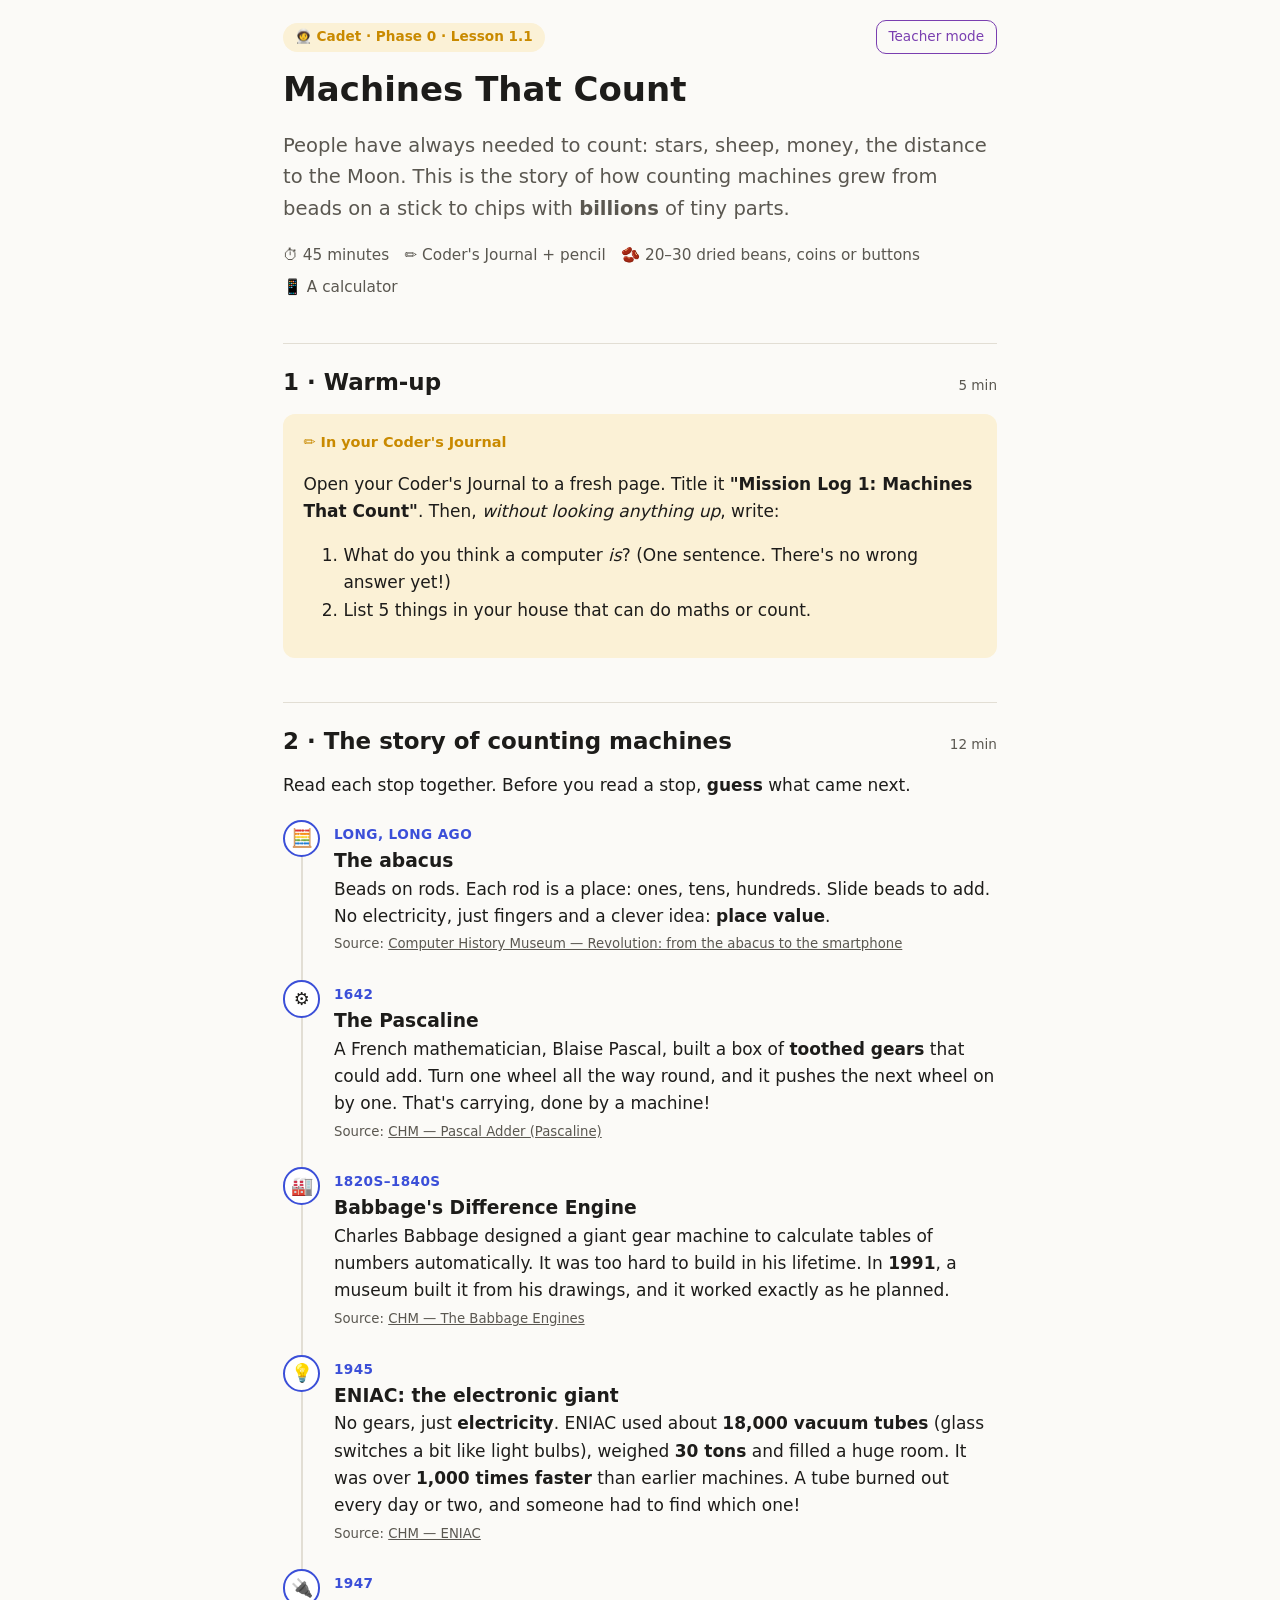
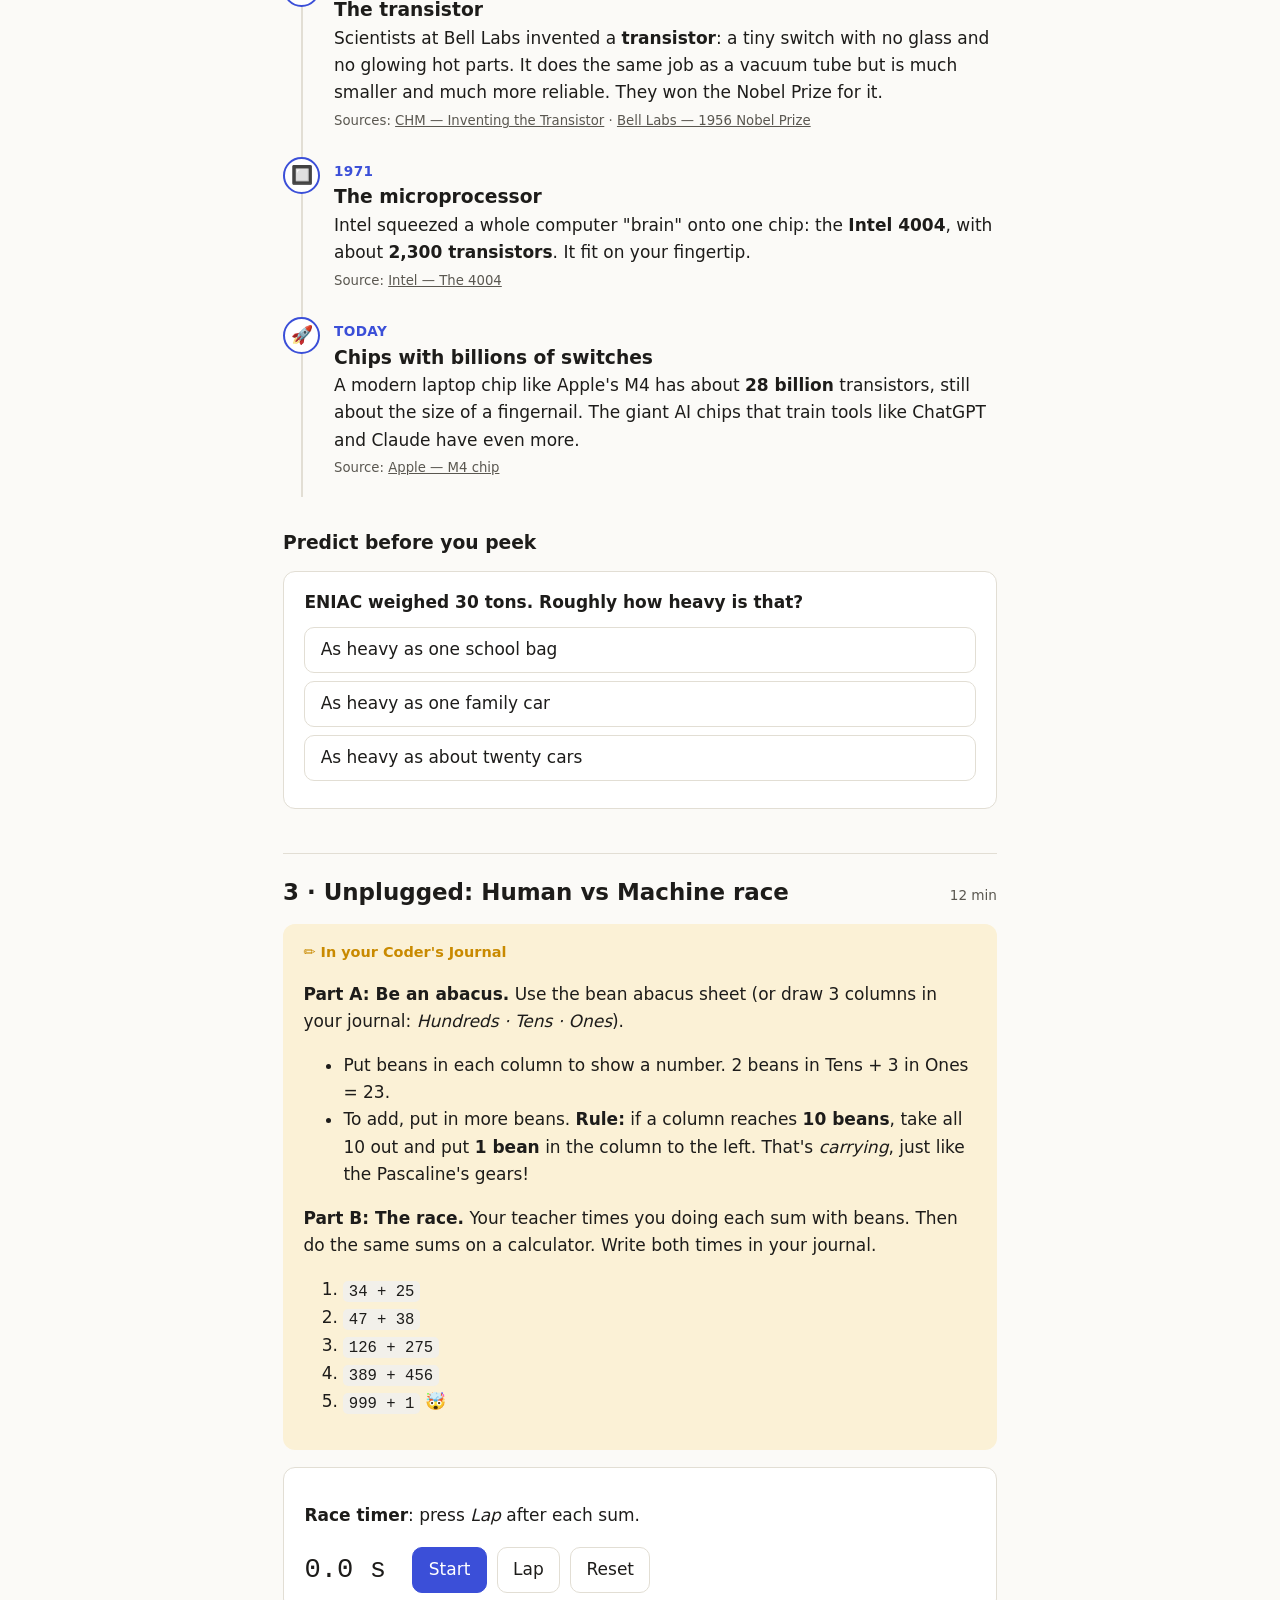
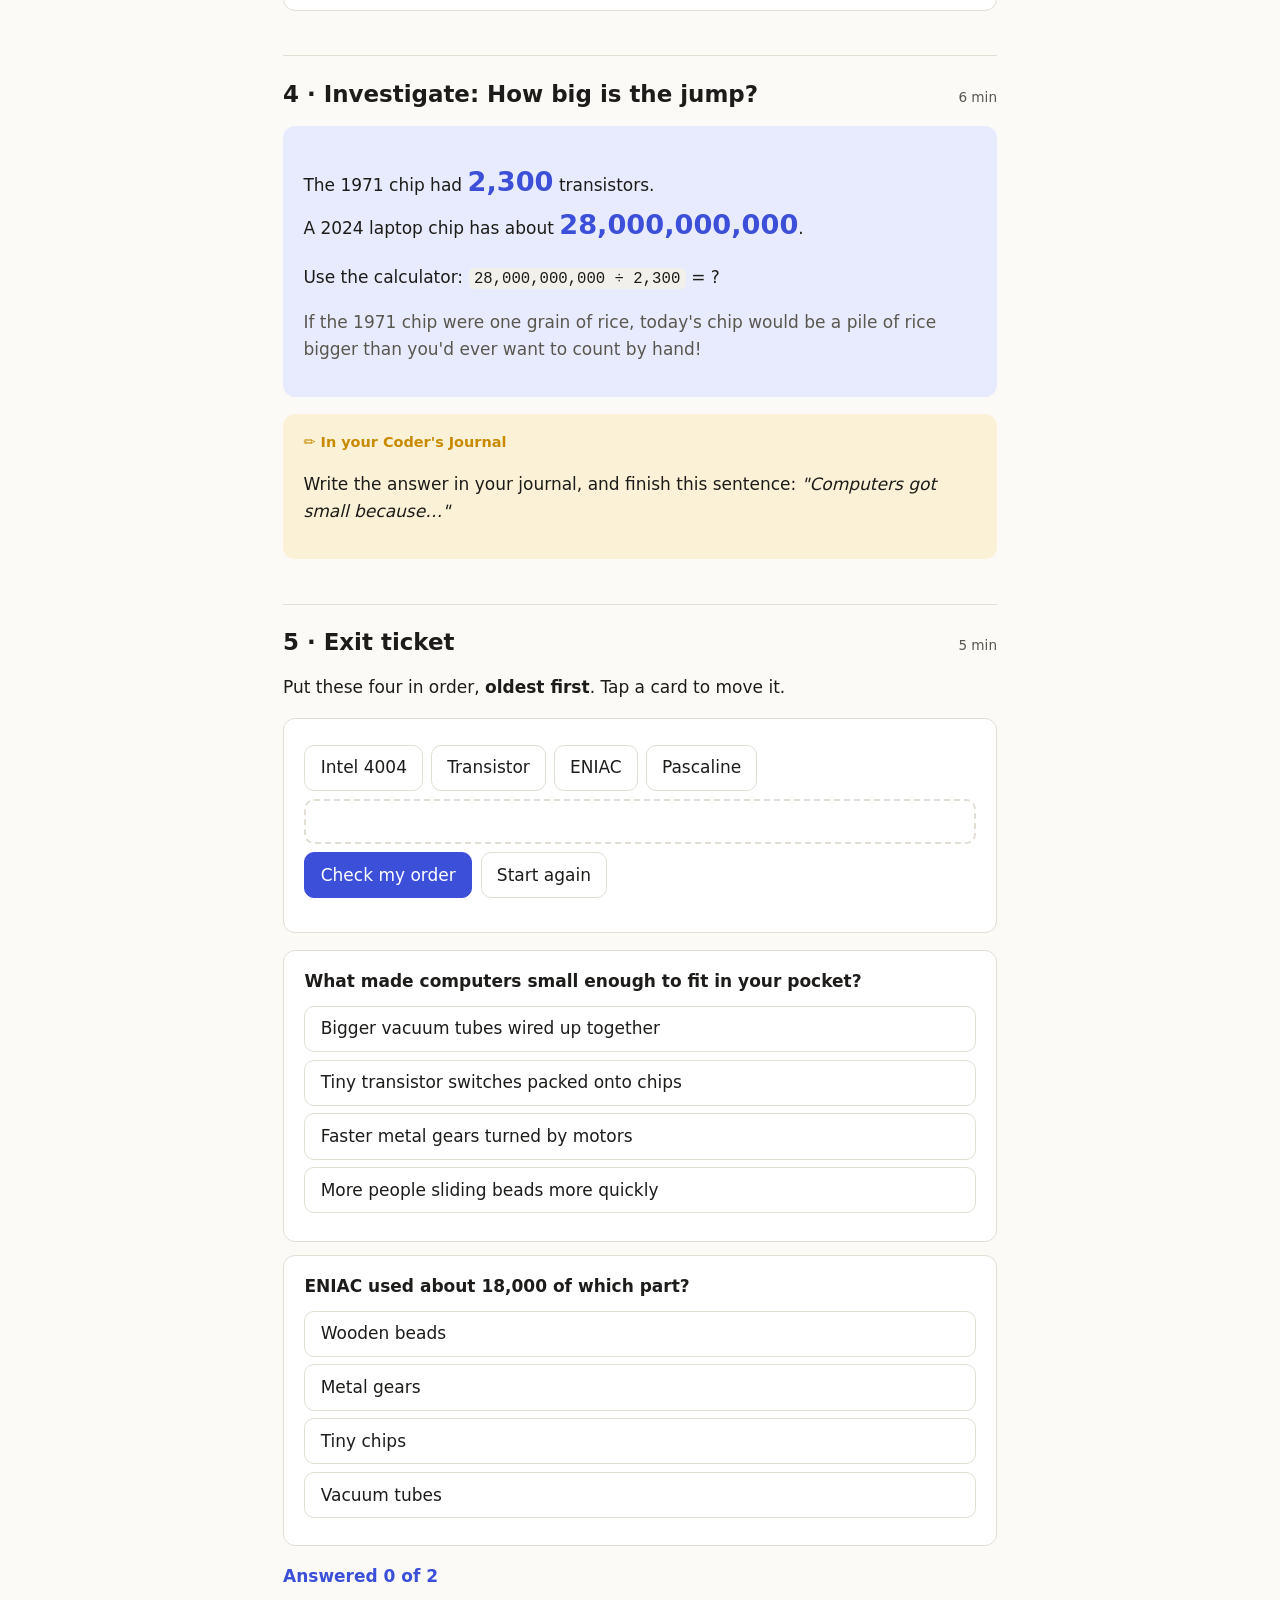
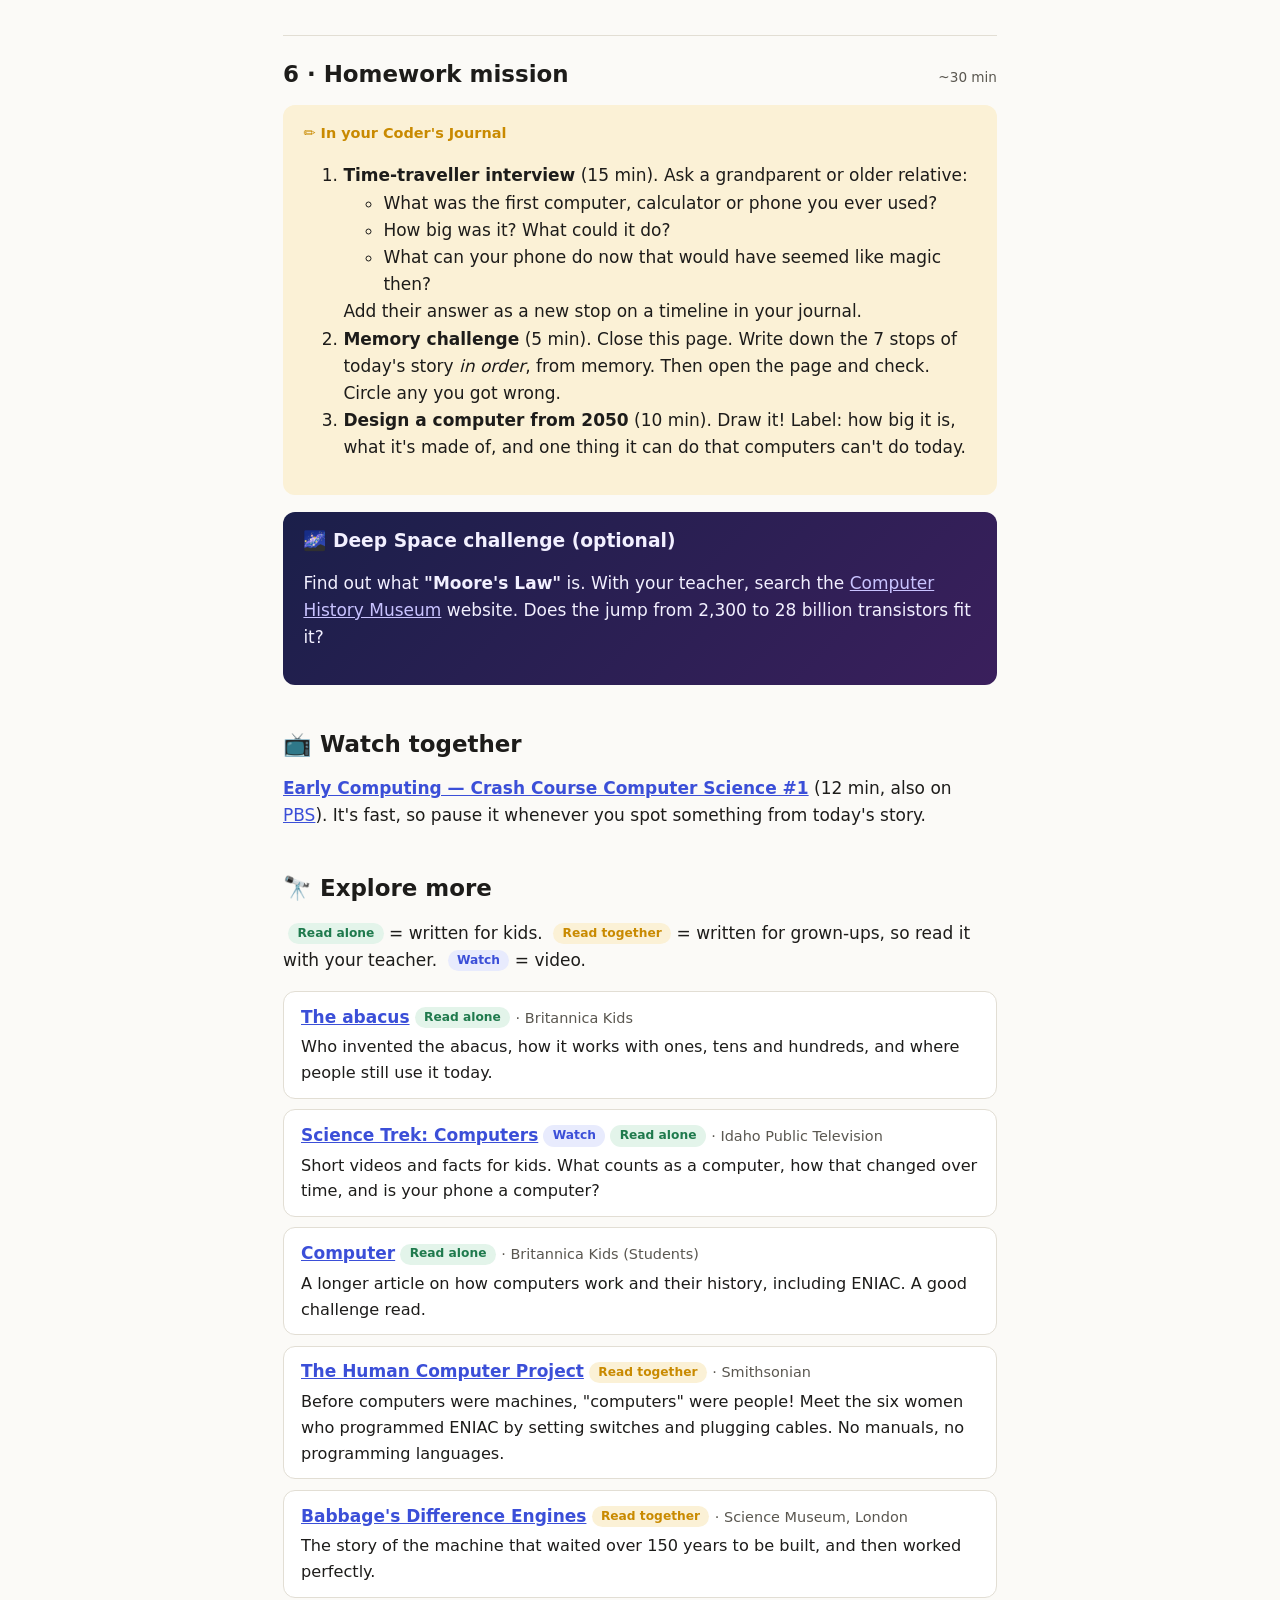
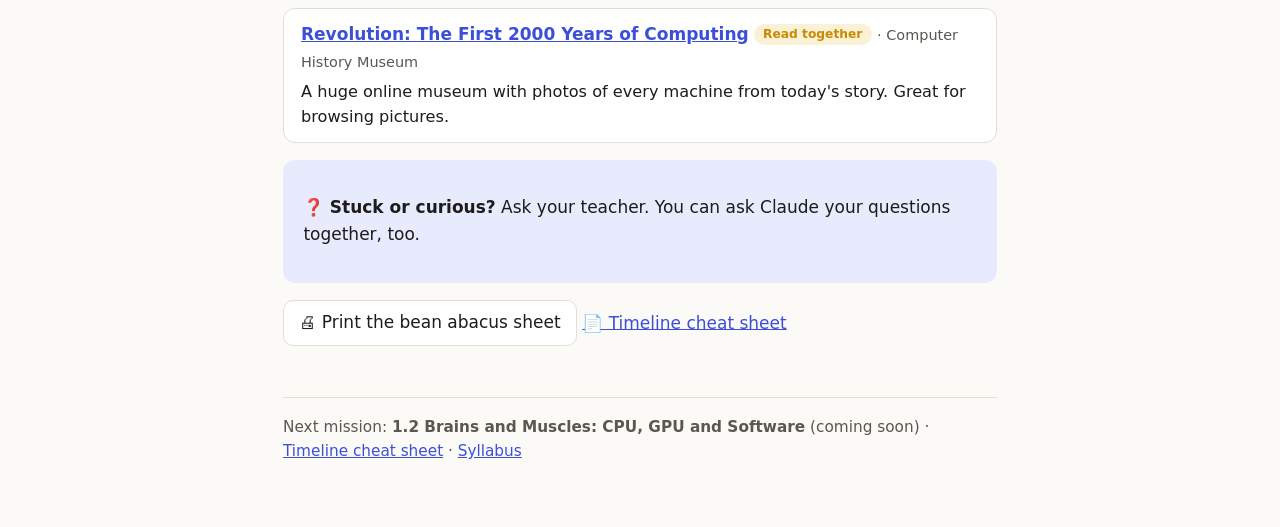
==== lessons/0001-machines-that-count.html @ bb5e5512 "first commit" ====
<!doctype html>
<html lang="en">
<head>
<meta charset="utf-8">
<meta name="viewport" content="width=device-width, initial-scale=1, viewport-fit=cover">
<title>1.1 Machines That Count</title>
<meta name="syllabus-id" content="1.1">
<link rel="stylesheet" href="../assets/course.css">
<script src="../assets/course.js"></script>
</head>
<body>

<div class="topbar">
  <span class="badge">🧑‍🚀 Cadet · Phase 0 · Lesson 1.1</span>
  <button class="teacher-toggle" data-teacher-toggle>Teacher mode</button>
</div>

<main>
  <h1>Machines That Count</h1>
  <p class="lede">People have always needed to count: stars, sheep, money, the distance to the Moon. This is the story of how counting machines grew from beads on a stick to chips with <strong>billions</strong> of tiny parts.</p>
  <div class="lesson-meta"><span>⏱ 45 minutes</span><span>✏️ Coder's Journal + pencil</span><span>🫘 20–30 dried beans, coins or buttons</span><span>📱 A calculator</span></div>

  <div class="teacher-note">
    <strong>Goal of the session:</strong> Madhav leaves able to put the big inventions in order and explain <em>why computers got smaller</em> (transistors → chips). No coding today. The win is the "human vs machine" race and the shock of 2,300 → 28 billion.<br>
    <strong>Prep:</strong> print the bean abacus sheet (button at the bottom), get beans, a calculator and his journal. Answers to the race sums and homework guidance are in <code>teacher/0001-machines-that-count-key.md</code>.<br>
    <strong>Tone:</strong> wonder first. Every machine was someone's clever idea. That's what he'll be doing too.
  </div>

  <!-- 1. WARM-UP -->
  <h2 class="step">1 · Warm-up <span class="time">5 min</span></h2>
  <div class="card journal">
    <p>Open your Coder's Journal to a fresh page. Title it <strong>"Mission Log 1: Machines That Count"</strong>. Then, <em>without looking anything up</em>, write:</p>
    <ol>
      <li>What do you think a computer <em>is</em>? (One sentence. There's no wrong answer yet!)</li>
      <li>List 5 things in your house that can do maths or count.</li>
    </ol>
  </div>
  <div class="teacher-note">Don't correct his definition. You'll come back to it at the end of Lesson 1.2. Count anything with a chip as "doing maths" (microwave timer, phone, TV remote). If he lists only obvious ones (laptop, phone), prompt: "What about the kitchen?"</div>

  <!-- 2. STORY -->
  <h2 class="step">2 · The story of counting machines <span class="time">12 min</span></h2>
  <p>Read each stop together. Before you read a stop, <strong>guess</strong> what came next.</p>

  <ol class="timeline">
    <li>
      <span class="dot">🧮</span>
      <span class="when">Long, long ago</span>
      <h3>The abacus</h3>
      <p>Beads on rods. Each rod is a place: ones, tens, hundreds. Slide beads to add. No electricity, just fingers and a clever idea: <strong>place value</strong>.</p>
      <p class="cite">Source: <a href="https://www.computerhistory.org/revolution/">Computer History Museum — Revolution: from the abacus to the smartphone</a></p>
    </li>
    <li>
      <span class="dot">⚙️</span>
      <span class="when">1642</span>
      <h3>The Pascaline</h3>
      <p>A French mathematician, Blaise Pascal, built a box of <strong>toothed gears</strong> that could add. Turn one wheel all the way round, and it pushes the next wheel on by one. That's carrying, done by a machine!</p>
      <p class="cite">Source: <a href="https://www.computerhistory.org/collections/catalog/102710252">CHM — Pascal Adder (Pascaline)</a></p>
    </li>
    <li>
      <span class="dot">🏭</span>
      <span class="when">1820s–1840s</span>
      <h3>Babbage's Difference Engine</h3>
      <p>Charles Babbage designed a giant gear machine to calculate tables of numbers automatically. It was too hard to build in his lifetime. In <strong>1991</strong>, a museum built it from his drawings, and it worked exactly as he planned.</p>
      <p class="cite">Source: <a href="https://www.computerhistory.org/babbage/engines/">CHM — The Babbage Engines</a></p>
    </li>
    <li>
      <span class="dot">💡</span>
      <span class="when">1945</span>
      <h3>ENIAC: the electronic giant</h3>
      <p>No gears, just <strong>electricity</strong>. ENIAC used about <strong>18,000 vacuum tubes</strong> (glass switches a bit like light bulbs), weighed <strong>30 tons</strong> and filled a huge room. It was over <strong>1,000 times faster</strong> than earlier machines. A tube burned out every day or two, and someone had to find which one!</p>
      <p class="cite">Source: <a href="https://www.computerhistory.org/revolution/birth-of-the-computer/4/78">CHM — ENIAC</a></p>
    </li>
    <li>
      <span class="dot">🔌</span>
      <span class="when">1947</span>
      <h3>The transistor</h3>
      <p>Scientists at Bell Labs invented a <strong>transistor</strong>: a tiny switch with no glass and no glowing hot parts. It does the same job as a vacuum tube but is much smaller and much more reliable. They won the Nobel Prize for it.</p>
      <p class="cite">Sources: <a href="https://www.computerhistory.org/revolution/digital-logic/12/273">CHM — Inventing the Transistor</a> · <a href="https://www.nokia.com/bell-labs/about/awards/1956-nobel-prize-physics/">Bell Labs — 1956 Nobel Prize</a></p>
    </li>
    <li>
      <span class="dot">🔲</span>
      <span class="when">1971</span>
      <h3>The microprocessor</h3>
      <p>Intel squeezed a whole computer "brain" onto one chip: the <strong>Intel 4004</strong>, with about <strong>2,300 transistors</strong>. It fit on your fingertip.</p>
      <p class="cite">Source: <a href="https://timeline.intel.com/1971/the-first-programmable-microprocessor:-the-4004">Intel — The 4004</a></p>
    </li>
    <li>
      <span class="dot">🚀</span>
      <span class="when">Today</span>
      <h3>Chips with billions of switches</h3>
      <p>A modern laptop chip like Apple's M4 has about <strong>28 billion</strong> transistors, still about the size of a fingernail. The giant AI chips that train tools like ChatGPT and Claude have even more.</p>
      <p class="cite">Source: <a href="https://www.apple.com/ca/newsroom/2024/05/apple-introduces-m4-chip/">Apple — M4 chip</a></p>
    </li>
  </ol>

  <div class="teacher-note">
    <strong>Likely misconceptions:</strong><br>
    (1) "One person invented the computer." It was many people over centuries, each building on the last. Hammer this home: it's the story of the whole course.<br>
    (2) "Transistors are batteries or wires." No, they're switches: on or off. Flick a light switch to show it.<br>
    (3) ENIAC (1945) came <em>before</em> the transistor (1947). He may assume small came first.<br>
    <strong>Listen for:</strong> him connecting "smaller switches" → "smaller, faster computers".
  </div>

  <h3>Predict before you peek</h3>
  <div class="quiz" data-quiz="predict">
    <div class="quiz-q" data-answer="2" data-explain="ENIAC weighed about 30 tons. A family car is around 1.5 tons, so ENIAC was like twenty cars!">
      <p class="prompt">ENIAC weighed 30 tons. Roughly how heavy is that?</p>
      <div class="options">
        <button>As heavy as one school bag</button>
        <button>As heavy as one family car</button>
        <button>As heavy as about twenty cars</button>
      </div>
    </div>
  </div>

  <!-- 3. UNPLUGGED -->
  <h2 class="step">3 · Unplugged: Human vs Machine race <span class="time">12 min</span></h2>
  <div class="card journal">
    <p><strong>Part A: Be an abacus.</strong> Use the bean abacus sheet (or draw 3 columns in your journal: <em>Hundreds · Tens · Ones</em>).</p>
    <ul>
      <li>Put beans in each column to show a number. 2 beans in Tens + 3 in Ones = 23.</li>
      <li>To add, put in more beans. <strong>Rule:</strong> if a column reaches <strong>10 beans</strong>, take all 10 out and put <strong>1 bean</strong> in the column to the left. That's <em>carrying</em>, just like the Pascaline's gears!</li>
    </ul>
    <p><strong>Part B: The race.</strong> Your teacher times you doing each sum with beans. Then do the same sums on a calculator. Write both times in your journal.</p>
    <ol>
      <li><code>34 + 25</code></li>
      <li><code>47 + 38</code></li>
      <li><code>126 + 275</code></li>
      <li><code>389 + 456</code></li>
      <li><code>999 + 1</code> 🤯</li>
    </ol>
  </div>
  <div class="card no-print">
    <p><strong>Race timer</strong>: press <em>Lap</em> after each sum.</p>
    <div class="stopwatch" data-stopwatch></div>
  </div>
  <div class="teacher-note">
    Do the bean round first, then the calculator round. Let him <em>feel</em> how slow the carrying is in sum 5 (three carries in a row!). That's exactly the problem Pascal's gears solved.<br>
    Ask: "The calculator is faster. But what's it actually doing inside?" Answer: carrying, with switches instead of beans. Don't explain binary yet; that's 1.2.
  </div>

  <!-- 4. INVESTIGATE -->
  <h2 class="step">4 · Investigate: How big is the jump? <span class="time">6 min</span></h2>
  <div class="card callout">
    <p>The 1971 chip had <span class="big-number">2,300</span> transistors.<br>
    A 2024 laptop chip has about <span class="big-number">28,000,000,000</span>.</p>
    <p>Use the calculator: <code>28,000,000,000 ÷ 2,300</code> = ?</p>
    <p class="muted">If the 1971 chip were one grain of rice, today's chip would be a pile of rice bigger than you'd ever want to count by hand!</p>
  </div>
  <div class="card journal"><p>Write the answer in your journal, and finish this sentence: <em>"Computers got small because…"</em></p></div>
  <div class="teacher-note">The answer is about 12 million times more. Let him read the big number out loud and count the zeros. If he's quick, ask: "ENIAC had 18,000 tubes in a room. How many rooms would 28 billion tubes need?" (Rough answer: over 1.5 million ENIAC rooms.)</div>

  <!-- 5. EXIT TICKET -->
  <h2 class="step">5 · Exit ticket <span class="time">5 min</span></h2>
  <p>Put these four in order, <strong>oldest first</strong>. Tap a card to move it.</p>
  <div class="order" data-order="Pascaline|ENIAC|Transistor|Intel 4004" data-explain="Gears → vacuum tubes → transistors → a whole brain on one chip."></div>

  <div class="quiz" data-quiz="exit">
    <div class="quiz-q" data-answer="1" data-explain="Transistors are tiny switches. Millions, then billions, fit on one chip.">
      <p class="prompt">What made computers small enough to fit in your pocket?</p>
      <div class="options">
        <button>Bigger vacuum tubes wired up together</button>
        <button>Tiny transistor switches packed onto chips</button>
        <button>Faster metal gears turned by motors</button>
        <button>More people sliding beads more quickly</button>
      </div>
    </div>
    <div class="quiz-q" data-answer="3" data-explain="About 18,000 vacuum tubes, and one burned out every day or two!">
      <p class="prompt">ENIAC used about 18,000 of which part?</p>
      <div class="options">
        <button>Wooden beads</button>
        <button>Metal gears</button>
        <button>Tiny chips</button>
        <button>Vacuum tubes</button>
      </div>
    </div>
  </div>
  <p class="quiz-score" data-quiz-score="exit"></p>
  <div class="teacher-note">Note his <strong>first-try score</strong> shown above, and whether the order puzzle was right first time, for your debrief with Claude.</div>

  <!-- 6. HOMEWORK -->
  <h2 class="step">6 · Homework mission <span class="time">~30 min</span></h2>
  <div class="card journal">
    <ol>
      <li><strong>Time-traveller interview</strong> (15 min). Ask a grandparent or older relative:
        <ul>
          <li>What was the first computer, calculator or phone you ever used?</li>
          <li>How big was it? What could it do?</li>
          <li>What can your phone do now that would have seemed like magic then?</li>
        </ul>
        Add their answer as a new stop on a timeline in your journal.</li>
      <li><strong>Memory challenge</strong> (5 min). Close this page. Write down the 7 stops of today's story <em>in order</em>, from memory. Then open the page and check. Circle any you got wrong.</li>
      <li><strong>Design a computer from 2050</strong> (10 min). Draw it! Label: how big it is, what it's made of, and one thing it can do that computers can't do today.</li>
    </ol>
  </div>

  <div class="card deep-space">
    <h3>🌌 Deep Space challenge (optional)</h3>
    <p>Find out what <strong>"Moore's Law"</strong> is. With your teacher, search the <a href="https://www.computerhistory.org/">Computer History Museum</a> website. Does the jump from 2,300 to 28 billion transistors fit it?</p>
  </div>

  <h2>📺 Watch together</h2>
  <p><a href="https://www.youtube.com/watch?v=O5nskjZ_GoI"><strong>Early Computing — Crash Course Computer Science #1</strong></a> (12 min, also on <a href="https://www.pbs.org/video/early-computing-crash-course-computer-science-1-n8djp3/">PBS</a>). It's fast, so pause it whenever you spot something from today's story.</p>
  <div class="teacher-note">Crash Course is pitched at teens and college students. Watch it <em>with</em> him and pause often. It's a great homework extra, not a must.</div>

  <h2>🔭 Explore more</h2>
  <p><span class="level alone">Read alone</span> = written for kids. <span class="level together">Read together</span> = written for grown-ups, so read it with your teacher. <span class="level watch">Watch</span> = video.</p>
  <ul class="explore">
    <li>
      <a href="https://kids.britannica.com/kids/article/abacus/351393">The abacus</a><span class="level alone">Read alone</span>
      <span class="src"> · Britannica Kids</span>
      <p>Who invented the abacus, how it works with ones, tens and hundreds, and where people still use it today.</p>
    </li>
    <li>
      <a href="https://sciencetrek.org/topics/computers">Science Trek: Computers</a><span class="level watch">Watch</span><span class="level alone">Read alone</span>
      <span class="src"> · Idaho Public Television</span>
      <p>Short videos and facts for kids. What counts as a computer, how that changed over time, and is your phone a computer?</p>
    </li>
    <li>
      <a href="https://kids.britannica.com/students/article/computer/273764">Computer</a><span class="level alone">Read alone</span>
      <span class="src"> · Britannica Kids (Students)</span>
      <p>A longer article on how computers work and their history, including ENIAC. A good challenge read.</p>
    </li>
    <li>
      <a href="https://womenshistory.si.edu/human-computer-project">The Human Computer Project</a><span class="level together">Read together</span>
      <span class="src"> · Smithsonian</span>
      <p>Before computers were machines, "computers" were people! Meet the six women who programmed ENIAC by setting switches and plugging cables. No manuals, no programming languages.</p>
    </li>
    <li>
      <a href="https://www.sciencemuseum.org.uk/objects-and-stories/charles-babbages-difference-engines-and-science-museum">Babbage's Difference Engines</a><span class="level together">Read together</span>
      <span class="src"> · Science Museum, London</span>
      <p>The story of the machine that waited over 150 years to be built, and then worked perfectly.</p>
    </li>
    <li>
      <a href="https://www.computerhistory.org/revolution/">Revolution: The First 2000 Years of Computing</a><span class="level together">Read together</span>
      <span class="src"> · Computer History Museum</span>
      <p>A huge online museum with photos of every machine from today's story. Great for browsing pictures.</p>
    </li>
  </ul>
  <div class="teacher-note">Britannica Kids may show only part of an article without a school or library login, and access varies by country. The Smithsonian story is a nice set-up for 1.3. It also shows that "programming" began as a human job.</div>

  <div class="card callout"><p>❓ <strong>Stuck or curious?</strong> Ask your teacher. You can ask Claude your questions together, too.</p></div>

  <!-- Printable bean abacus worksheet -->
  <p class="no-print"><button data-print-sheet>🖨 Print the bean abacus sheet</button> <a href="../reference/computer-timeline.html">📄 Timeline cheat sheet</a></p>

  <section class="sheet">
    <h2>Bean Abacus — Mission Log 1</h2>
    <p>Rule: 10 beans in a column → take them out and put 1 bean in the column to the left.</p>
    <svg viewBox="0 0 600 320" width="100%" role="img" aria-label="Three columns: Hundreds, Tens, Ones">
      <g font-family="Segoe UI, Arial, sans-serif" font-size="22" text-anchor="middle">
        <rect x="10" y="40" width="180" height="270" fill="none" stroke="#000" stroke-width="2" rx="10"/>
        <rect x="210" y="40" width="180" height="270" fill="none" stroke="#000" stroke-width="2" rx="10"/>
        <rect x="410" y="40" width="180" height="270" fill="none" stroke="#000" stroke-width="2" rx="10"/>
        <text x="100" y="28">Hundreds</text><text x="300" y="28">Tens</text><text x="500" y="28">Ones</text>
      </g>
    </svg>
    <h3>Race results</h3>
    <table style="width:100%;border-collapse:collapse" border="1" cellpadding="8">
      <tr><th>Sum</th><th>Beans time</th><th>Calculator time</th></tr>
      <tr><td>34 + 25</td><td></td><td></td></tr>
      <tr><td>47 + 38</td><td></td><td></td></tr>
      <tr><td>126 + 275</td><td></td><td></td></tr>
      <tr><td>389 + 456</td><td></td><td></td></tr>
      <tr><td>999 + 1</td><td></td><td></td></tr>
    </table>
  </section>

  <div class="lesson-footer">
    Next mission: <strong>1.2 Brains and Muscles: CPU, GPU and Software</strong> (coming soon) · <a href="../reference/computer-timeline.html">Timeline cheat sheet</a> · <a href="../SYLLABUS.md">Syllabus</a>
  </div>
</main>
</body>
</html>
---- assets/course.css ----
/* Mission Control — shared course stylesheet. Every lesson and reference sheet links this. */

:root {
  --bg: #fbfaf7;
  --surface: #ffffff;
  --surface-2: #f2f0ea;
  --ink: #1d1c1a;
  --ink-soft: #5a5750;
  --line: #e2ded4;
  --accent: #3b4fd8;      /* mission blue */
  --accent-soft: #e8ebfd;
  --star: #c98a00;        /* gold for ranks / wins */
  --star-soft: #fbf1d6;
  --good: #1f7a4d;
  --good-soft: #e3f4ea;
  --bad: #b3261e;
  --bad-soft: #fbe7e5;
  --teacher: #7a3fb0;
  --teacher-soft: #f3eafb;
  --radius: 12px;
  --measure: 42rem;
  --font: "Segoe UI", system-ui, -apple-system, Roboto, "Helvetica Neue", Arial, sans-serif;
  --mono: "Cascadia Code", Consolas, "SF Mono", Menlo, monospace;
  color-scheme: light;
}
@media (prefers-color-scheme: dark) {
  :root:not([data-theme="light"]) {
    --bg: #12131a; --surface: #1b1d27; --surface-2: #232633; --ink: #ecebe6; --ink-soft: #a9a7a0;
    --line: #2f3242; --accent: #8c9bff; --accent-soft: #252a4a; --star: #f0b93a; --star-soft: #3a3020;
    --good: #5fd39a; --good-soft: #17352a; --bad: #ff8a80; --bad-soft: #3d1f1d; --teacher: #c79bf0; --teacher-soft: #2e2240;
    color-scheme: dark;
  }
}
:root[data-theme="dark"] {
  --bg: #12131a; --surface: #1b1d27; --surface-2: #232633; --ink: #ecebe6; --ink-soft: #a9a7a0;
  --line: #2f3242; --accent: #8c9bff; --accent-soft: #252a4a; --star: #f0b93a; --star-soft: #3a3020;
  --good: #5fd39a; --good-soft: #17352a; --bad: #ff8a80; --bad-soft: #3d1f1d; --teacher: #c79bf0; --teacher-soft: #2e2240;
  color-scheme: dark;
}

* { box-sizing: border-box; }
html { font-size: 17px; }
body {
  margin: 0; background: var(--bg); color: var(--ink);
  font-family: var(--font); line-height: 1.6;
  padding: 0 16px 4rem;
}
main { max-width: var(--measure); margin: 0 auto; }
img, svg { max-width: 100%; }
a { color: var(--accent); }
h1, h2, h3 { line-height: 1.25; }
h1 { font-size: 2rem; margin: .4rem 0 .6rem; }
h2 { font-size: 1.35rem; margin: 2.6rem 0 .6rem; }
h3 { font-size: 1.1rem; margin: 1.6rem 0 .4rem; }
p, li { max-width: var(--measure); }
code { font-family: var(--mono); background: var(--surface-2); padding: .1em .35em; border-radius: 5px; font-size: .92em; }
.muted { color: var(--ink-soft); }
.big-number { font-size: 1.6rem; font-weight: 700; color: var(--accent); }

/* ---------- Top bar ---------- */
.topbar {
  display: flex; flex-wrap: wrap; gap: .5rem; align-items: center; justify-content: space-between;
  max-width: var(--measure); margin: 0 auto; padding: 1.2rem 0 .4rem;
  font-size: .85rem; color: var(--ink-soft);
}
.badge {
  display: inline-flex; align-items: center; gap: .35rem;
  background: var(--star-soft); color: var(--star); font-weight: 600;
  border-radius: 999px; padding: .2rem .7rem; font-size: .8rem;
}
.lesson-meta { display: flex; flex-wrap: wrap; gap: .4rem .9rem; color: var(--ink-soft); font-size: .9rem; margin-bottom: 1rem; }
.lede { font-size: 1.15rem; color: var(--ink-soft); }

/* ---------- Section blocks ---------- */
.step {
  display: flex; align-items: baseline; gap: .6rem;
  border-top: 1px solid var(--line); padding-top: 1.4rem;
}
.step .time { margin-left: auto; font-size: .8rem; color: var(--ink-soft); font-weight: 500; white-space: nowrap; }
.card {
  background: var(--surface); border: 1px solid var(--line); border-radius: var(--radius);
  padding: 1rem 1.2rem; margin: 1rem 0;
}
.callout { background: var(--accent-soft); border: none; }
.journal { background: var(--star-soft); border: none; }
.journal::before { content: "✏️ In your Coder's Journal"; display: block; font-weight: 700; font-size: .85rem; color: var(--star); margin-bottom: .3rem; }
.deep-space { background: linear-gradient(135deg, #1b1f4a, #3a1f5c); color: #f2f0ff; border: none; }
.deep-space a { color: #c9c3ff; }
.deep-space h3 { margin-top: 0; }

/* ---------- Timeline ---------- */
.timeline { list-style: none; padding: 0; margin: 1.2rem 0; position: relative; }
.timeline::before { content: ""; position: absolute; left: 1.05rem; top: .4rem; bottom: .4rem; width: 2px; background: var(--line); }
.timeline li { position: relative; padding: 0 0 1.3rem 3rem; }
.timeline .dot {
  position: absolute; left: 0; top: 0; width: 2.2rem; height: 2.2rem; border-radius: 50%;
  background: var(--surface); border: 2px solid var(--accent); display: grid; place-items: center; font-size: 1.05rem;
}
.timeline .when { font-size: .8rem; font-weight: 700; color: var(--accent); letter-spacing: .03em; text-transform: uppercase; }
.timeline h3 { margin: .1rem 0 .2rem; }
.timeline p { margin: .2rem 0; }
.cite { font-size: .78rem; color: var(--ink-soft); }
.cite a { color: var(--ink-soft); }

/* ---------- Buttons ---------- */
button, .btn {
  font: inherit; cursor: pointer; border-radius: 10px; border: 1px solid var(--line);
  background: var(--surface); color: var(--ink); padding: .5rem .9rem;
}
button:hover { border-color: var(--accent); }
button.primary { background: var(--accent); color: #fff; border-color: var(--accent); }
button:disabled { opacity: .5; cursor: default; }

/* ---------- Quiz widget (assets/course.js) ---------- */
.quiz { margin: 1rem 0; }
.quiz-q { background: var(--surface); border: 1px solid var(--line); border-radius: var(--radius); padding: 1rem 1.2rem; margin: .8rem 0; }
.quiz-q .prompt { font-weight: 600; margin: 0 0 .6rem; }
.quiz-q .options { display: grid; gap: .45rem; }
.quiz-q .options button { text-align: left; width: 100%; }
.quiz-q button.correct { background: var(--good-soft); border-color: var(--good); color: var(--good); }
.quiz-q button.wrong { background: var(--bad-soft); border-color: var(--bad); color: var(--bad); }
.quiz-q .feedback { margin: .6rem 0 0; font-size: .95rem; }
.quiz-score { font-weight: 600; color: var(--accent); }

/* ---------- Order widget ---------- */
.order { background: var(--surface); border: 1px solid var(--line); border-radius: var(--radius); padding: 1rem 1.2rem; margin: 1rem 0; }
.order .pool, .order .answer { display: flex; flex-wrap: wrap; gap: .45rem; min-height: 2.6rem; margin: .5rem 0; }
.order .answer { border: 2px dashed var(--line); border-radius: 10px; padding: .4rem; counter-reset: pos; }
.order .answer button::before { counter-increment: pos; content: counter(pos) ". "; font-weight: 700; color: var(--accent); }
.order .controls { display: flex; gap: .5rem; flex-wrap: wrap; }
.order .feedback { margin-top: .5rem; }

/* ---------- Stopwatch ---------- */
.stopwatch { display: flex; flex-wrap: wrap; align-items: center; gap: .6rem; }
.stopwatch .readout { font-family: var(--mono); font-size: 1.6rem; min-width: 6ch; }
.laps { margin: .4rem 0 0; padding-left: 1.2rem; }

/* ---------- Teacher mode ---------- */
.teacher-toggle { font-size: .8rem; padding: .3rem .7rem; border-color: var(--teacher); color: var(--teacher); background: transparent; }
body.teacher .teacher-toggle { background: var(--teacher); color: #fff; }
.teacher-note { display: none; }
body.teacher .teacher-note {
  display: block; background: var(--teacher-soft); border-left: 4px solid var(--teacher);
  border-radius: 8px; padding: .7rem 1rem; margin: .8rem 0; font-size: .92rem;
}
body.teacher .teacher-note::before { content: "👩‍🏫 Teacher"; display: block; font-weight: 700; color: var(--teacher); font-size: .8rem; margin-bottom: .2rem; }

/* ---------- Explore more (age-suitable further reading) ---------- */
.explore { list-style: none; padding: 0; margin: 1rem 0; display: grid; gap: .6rem; }
.explore li { background: var(--surface); border: 1px solid var(--line); border-radius: var(--radius); padding: .7rem 1rem; }
.explore a { font-weight: 600; }
.explore .src { color: var(--ink-soft); font-size: .85rem; }
.explore p { margin: .2rem 0 0; font-size: .95rem; }
.level { display: inline-block; font-size: .72rem; font-weight: 700; border-radius: 999px; padding: .05rem .55rem; margin-left: .3rem; vertical-align: middle; }
.level.alone { background: var(--good-soft); color: var(--good); }
.level.together { background: var(--star-soft); color: var(--star); }
.level.watch { background: var(--accent-soft); color: var(--accent); }

/* ---------- Footer ---------- */
.lesson-footer { border-top: 1px solid var(--line); margin-top: 3rem; padding-top: 1rem; font-size: .9rem; color: var(--ink-soft); }

/* ---------- Print ---------- */
.print-only { display: none; }
@media print {
  @page { size: A4; margin: 14mm; }
  :root { --bg: #fff; --surface: #fff; --ink: #000; color-scheme: light; }
  body { padding: 0; font-size: 11pt; }
  .no-print, .topbar button, .quiz, .order, .stopwatch, .teacher-note { display: none !important; }
  .print-only { display: block; }
  .card, .timeline li { break-inside: avoid; }
  .deep-space { background: none; color: #000; border: 1px solid #999; }
  a { color: #000; text-decoration: none; }
}
/* When printing a worksheet only: body.print-sheet hides everything except .sheet */
@media print { body.print-sheet main > *:not(.sheet) { display: none !important; } body.print-sheet .sheet { display: block !important; } }
.sheet { display: none; }
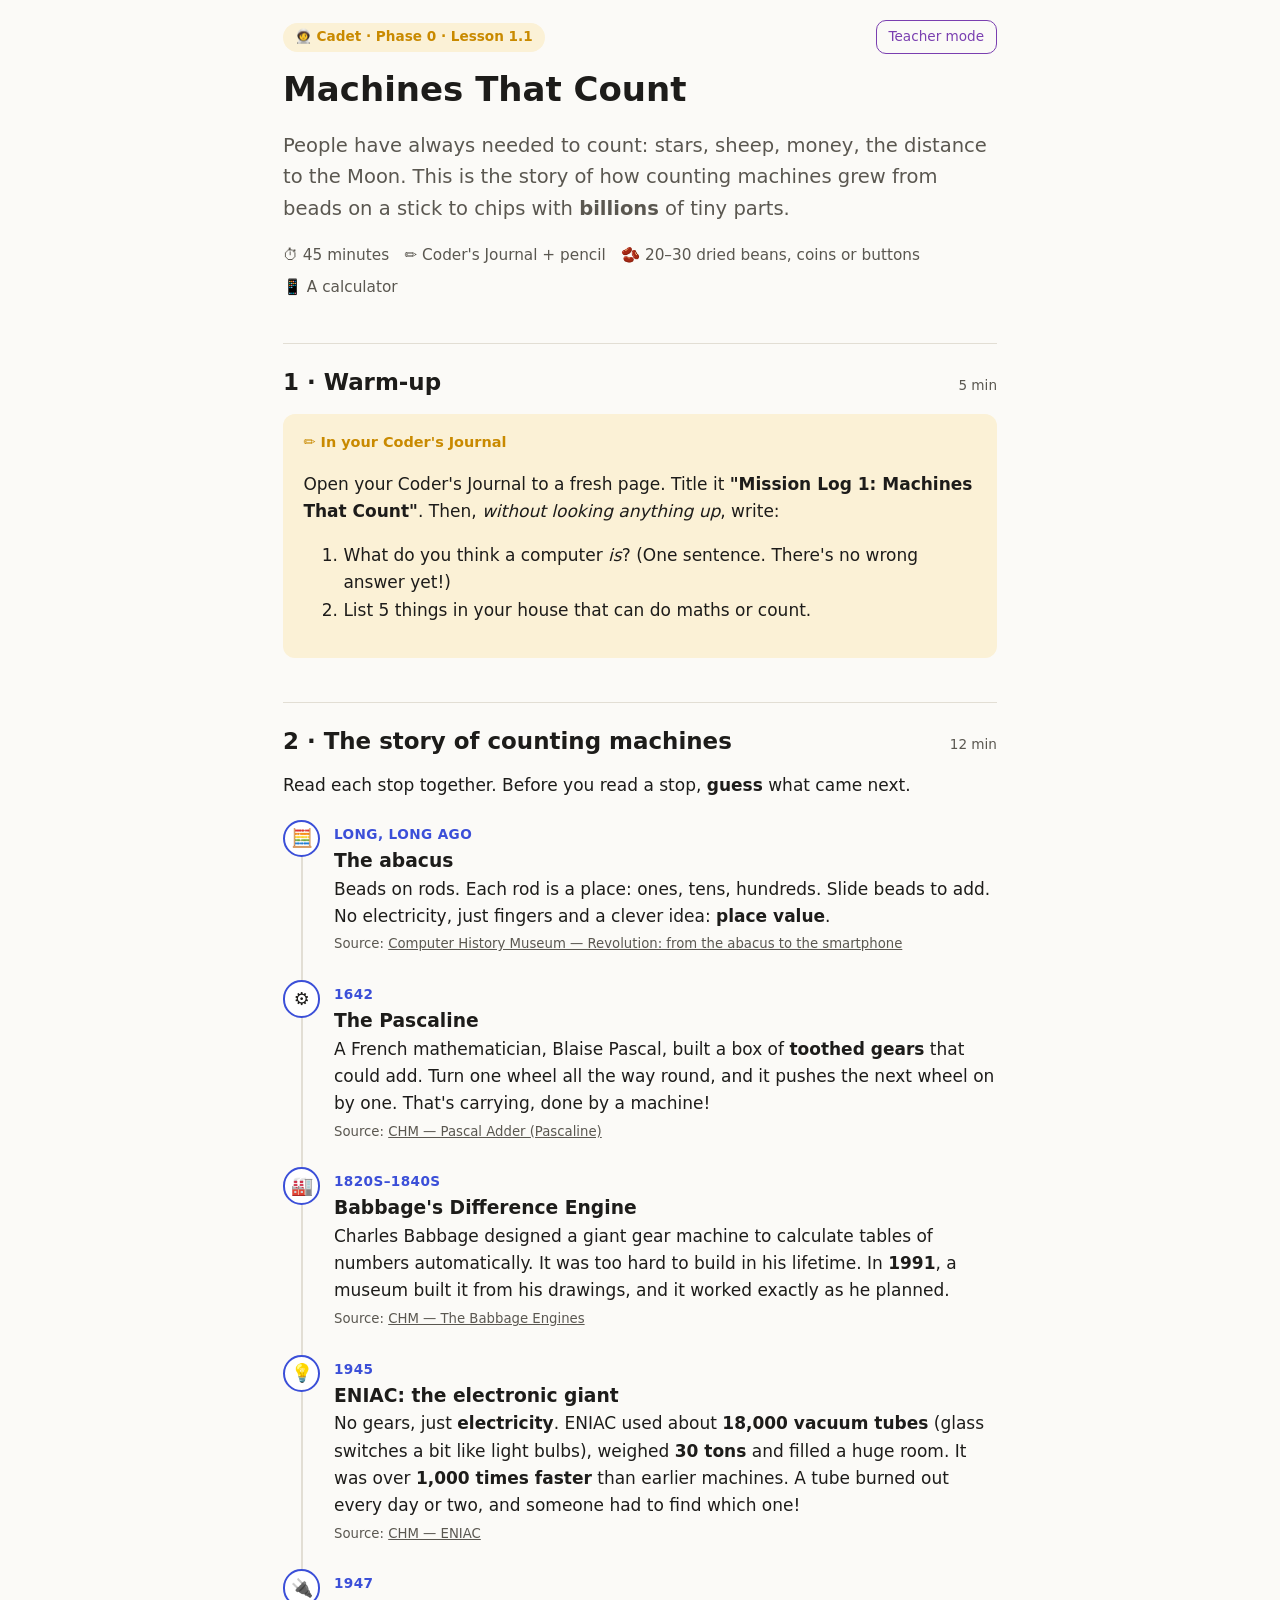
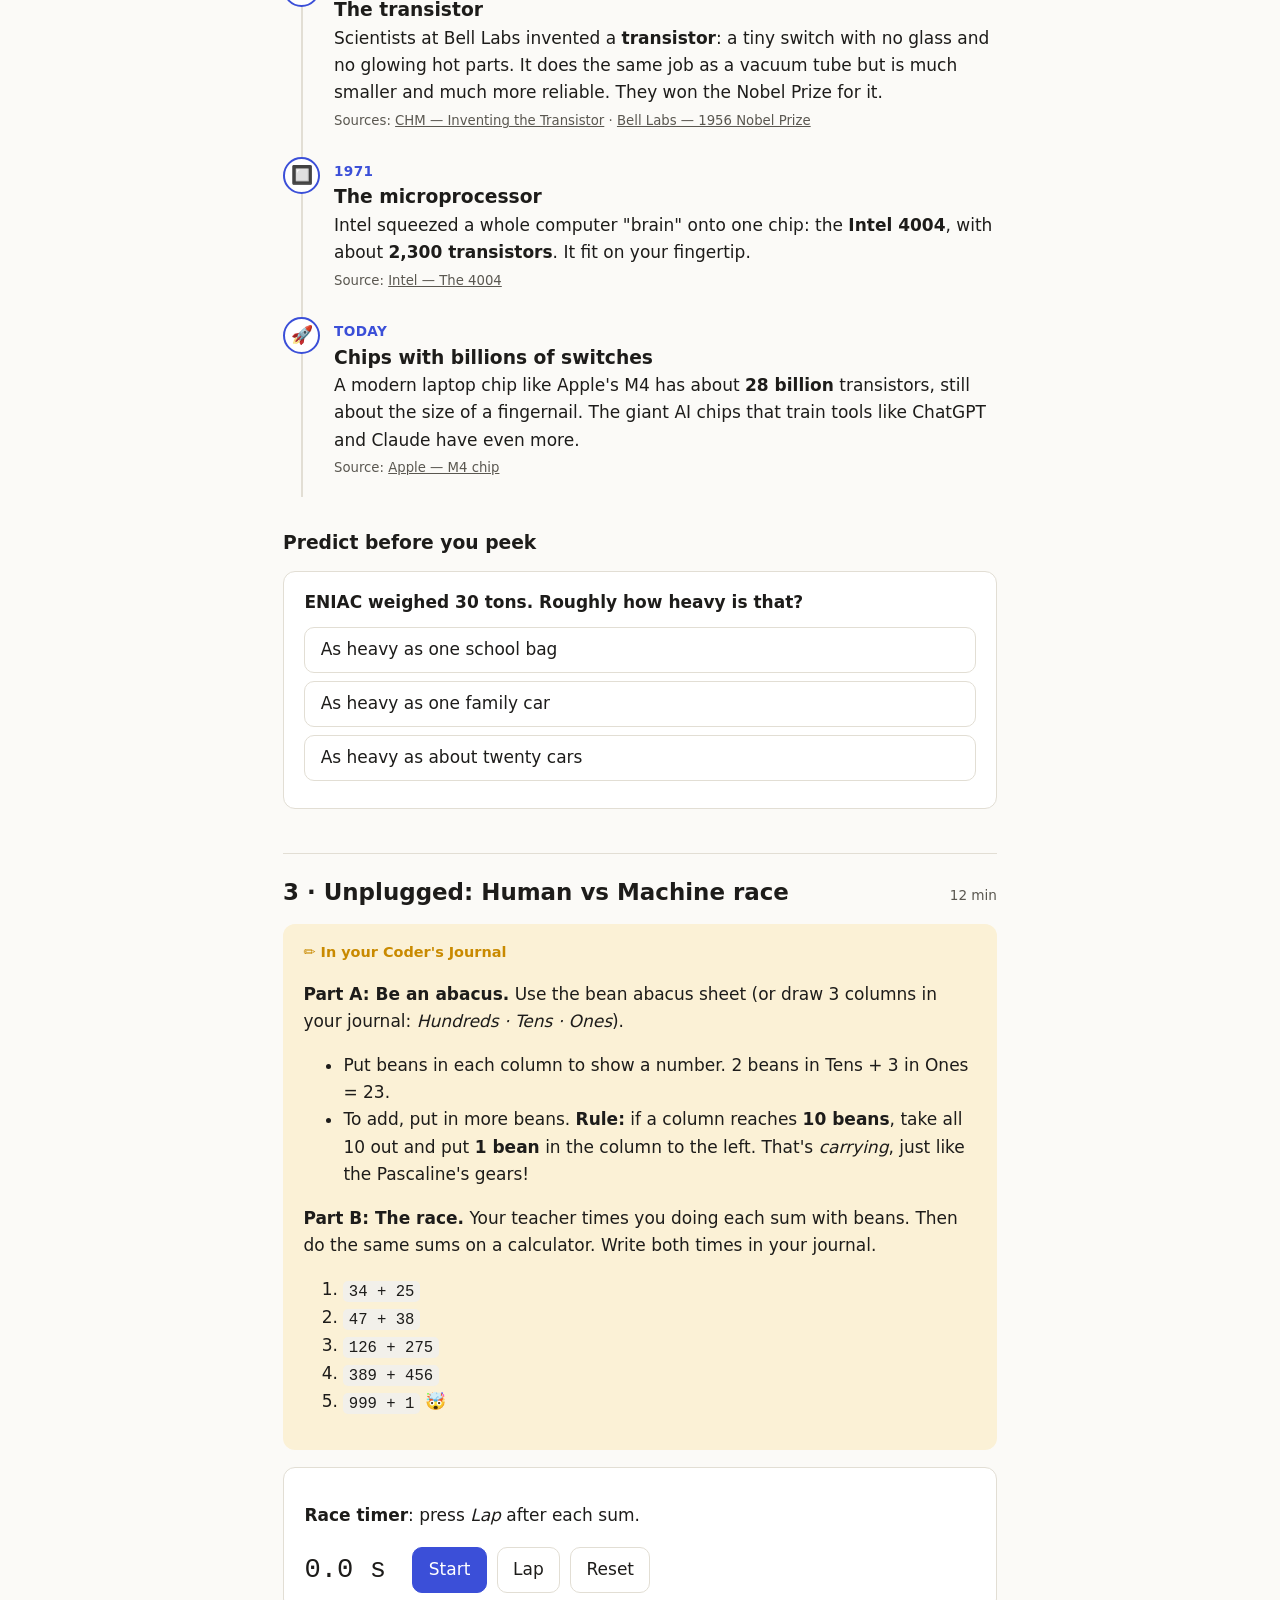
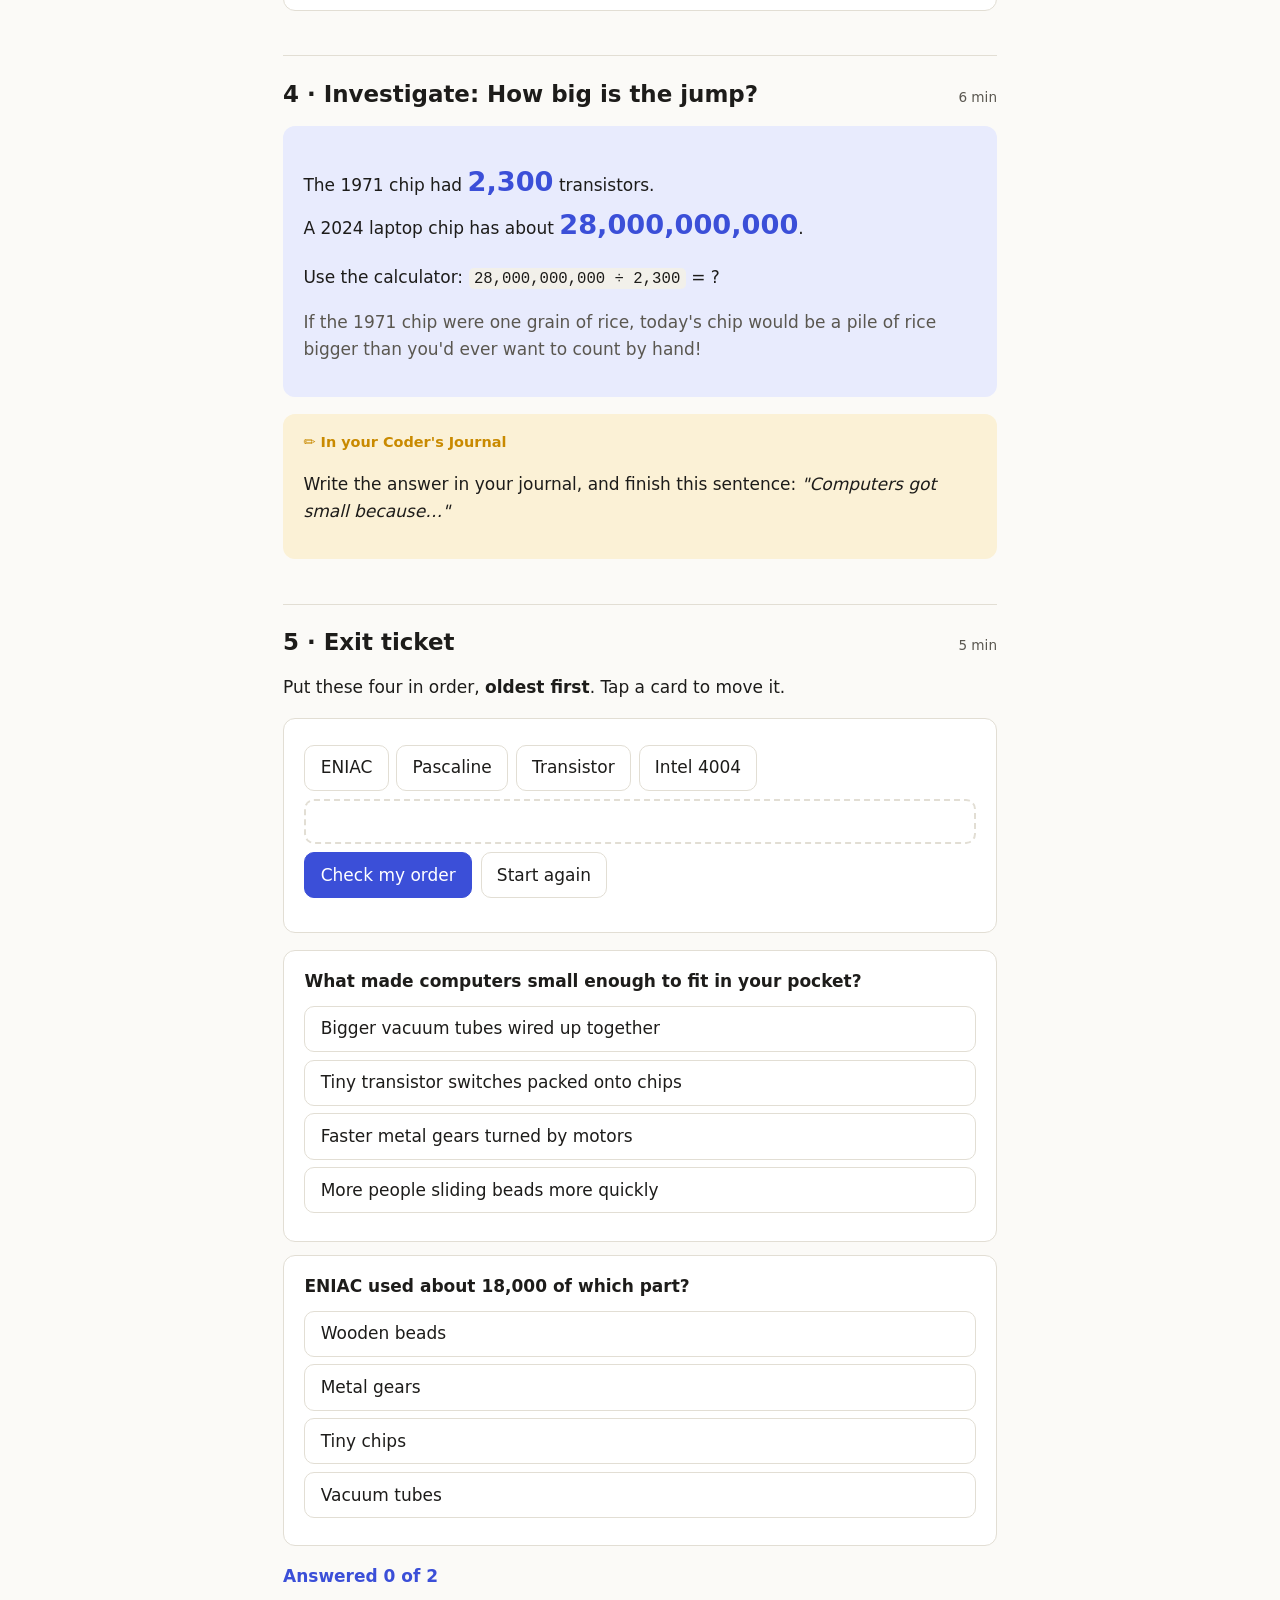
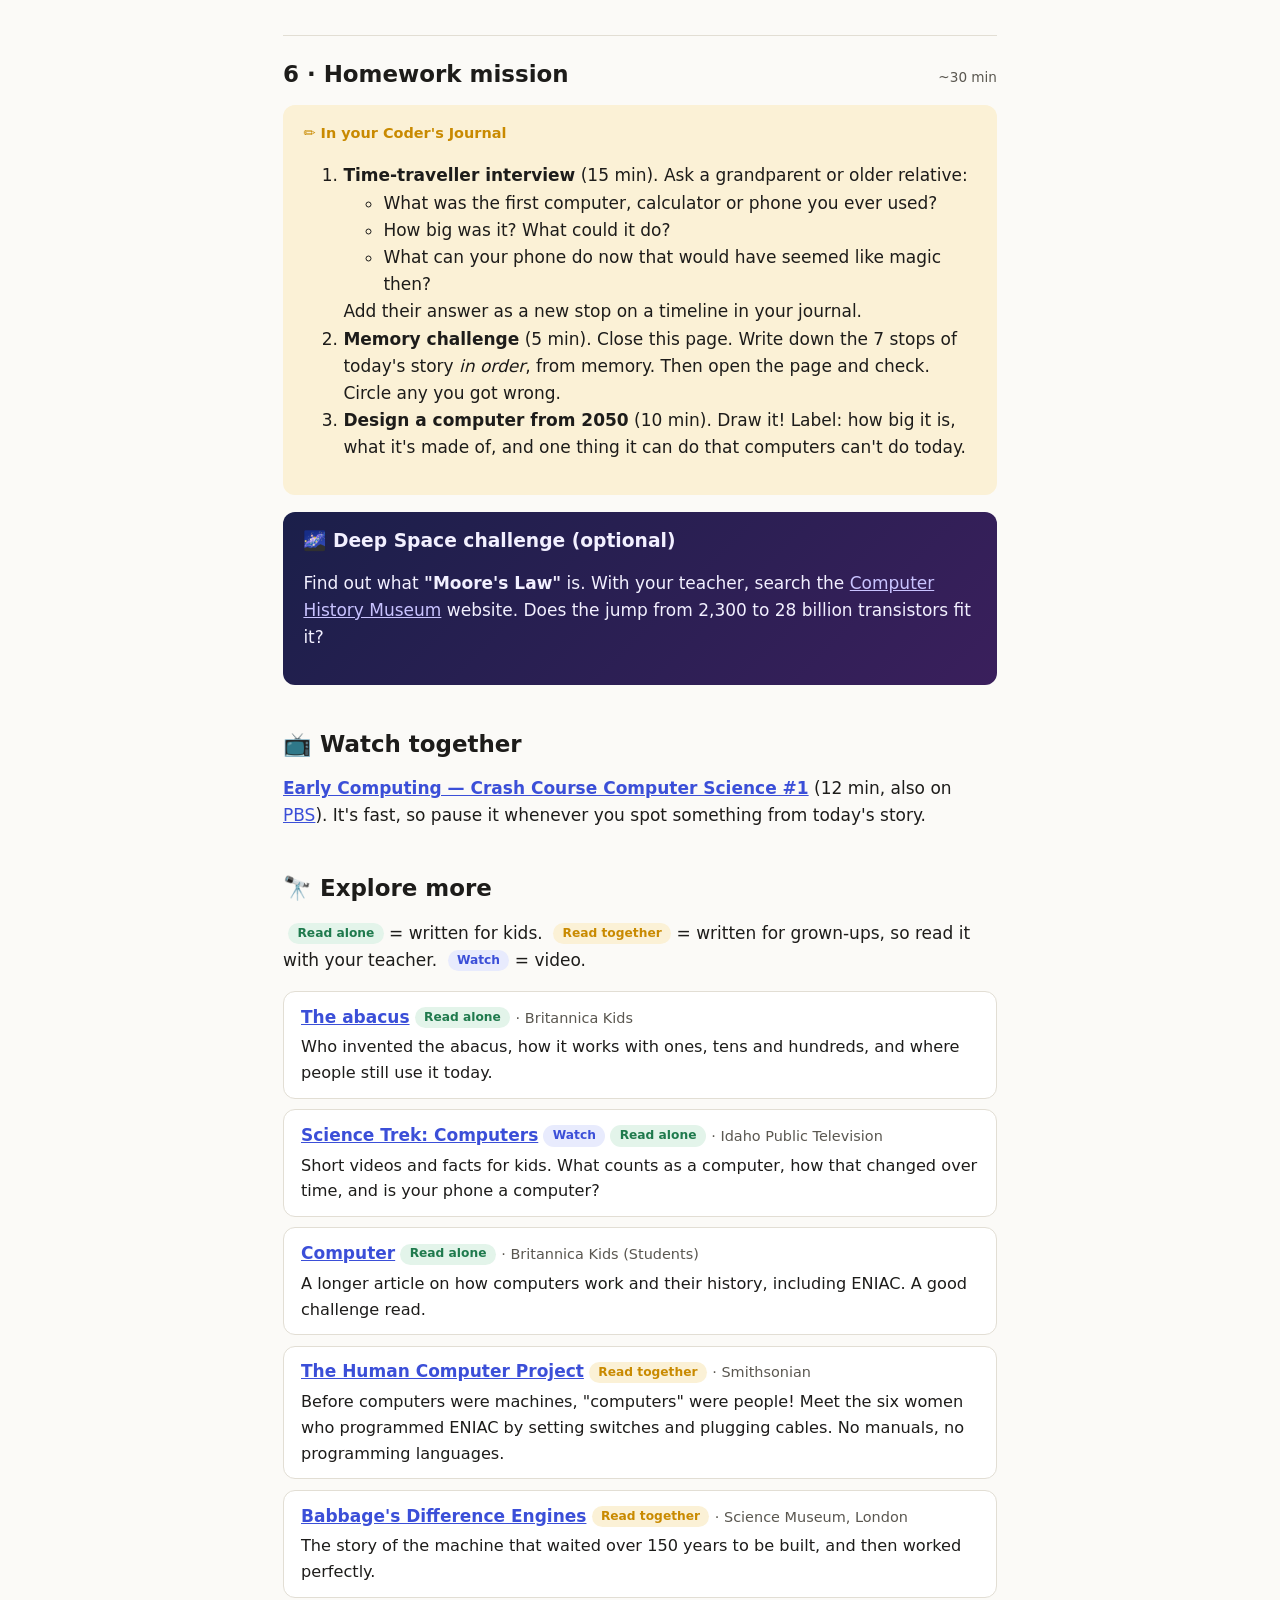
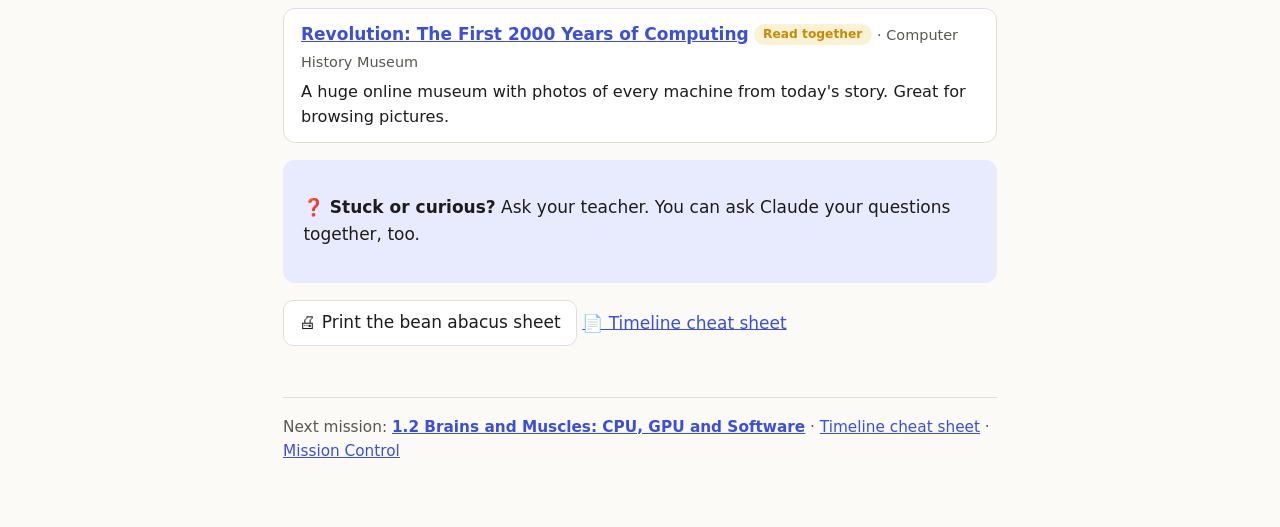
==== commit c78bf752: "Publish course site via GitHub Pages; keep answer keys local - Add index.html (Mission Control) cour" ====
--- a/lessons/0001-machines-that-count.html
+++ b/lessons/0001-machines-that-count.html
@@ -267,7 +267,7 @@
   </section>
 
   <div class="lesson-footer">
-    Next mission: <strong>1.2 Brains and Muscles: CPU, GPU and Software</strong> (coming soon) · <a href="../reference/computer-timeline.html">Timeline cheat sheet</a> · <a href="../SYLLABUS.md">Syllabus</a>
+    Next mission: <a href="0002-cpu-gpu-and-software.html"><strong>1.2 Brains and Muscles: CPU, GPU and Software</strong></a> · <a href="../reference/computer-timeline.html">Timeline cheat sheet</a> · <a href="../index.html">Mission Control</a>
   </div>
 </main>
 </body>
